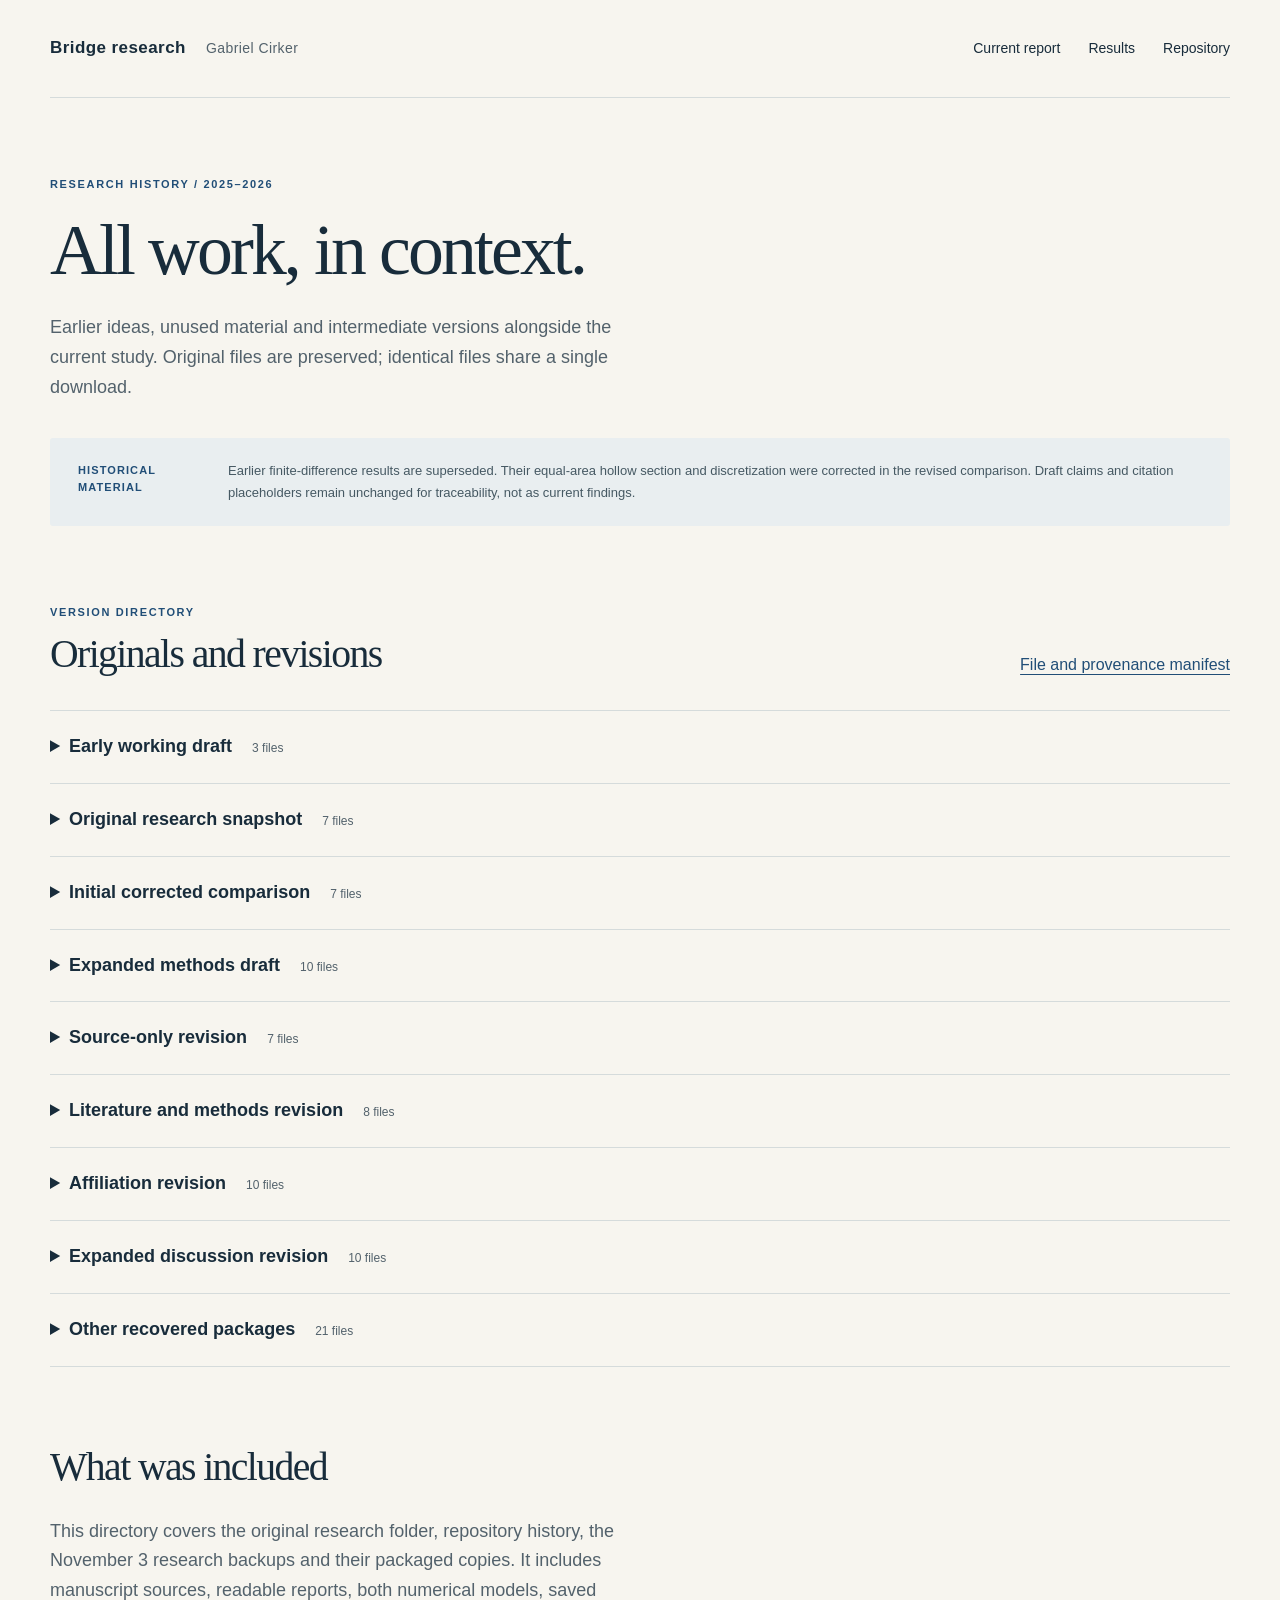
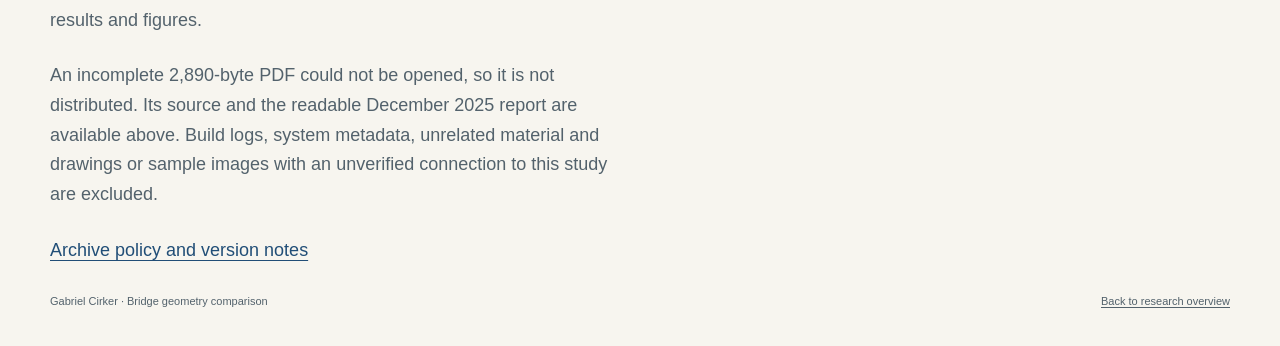
==== archive/index.html @ 5f15178a "Publish bridge research site with embedded report and versioned archive" ====
<!doctype html><html lang="en"><head><meta charset="utf-8"><meta name="viewport" content="width=device-width,initial-scale=1"><title>Research archive | Bridge geometry comparison</title><link rel="stylesheet" href="../assets/site.css"></head><body><a class="skip-link" href="#main">Skip to content</a><header class="site-header wrap"><a class="wordmark" href="../">Bridge research <span>Gabriel Cirker</span></a><nav aria-label="Main navigation"><a href="../#report">Current report</a><a href="../#results">Results</a><a href="https://github.com/gabrielcirker/bridge-research">Repository</a></nav></header><main id="main" class="wrap"><section class="section"><p class="eyebrow">Research history / 2025–2026</p><h1>All work, in context.</h1><p class="lede">Earlier ideas, unused material and intermediate versions alongside the current study. Original files are preserved; identical files share a single download.</p></section><div class="scope-note archive-notice"><span class="small-label">Historical material</span><p>Earlier finite-difference results are superseded. Their equal-area hollow section and discretization were corrected in the revised comparison. Draft claims and citation placeholders remain unchanged for traceability, not as current findings.</p></div><section class="section"><div class="section-heading"><div><p class="eyebrow">Version directory</p><h2>Originals and revisions</h2></div><a href="manifest.json">File and provenance manifest</a></div><details class="archive-group"><summary>Early working draft <span>3 files</span></summary><p>Pre-revision finite-difference code, source manuscript and figure. The incomplete local PDF is omitted; use the readable historical report below.</p><ul><li><a href="early-working-draft/bridge_model copy.py">bridge_model copy.py</a></li><li><a href="early-working-draft/bridge_paper.tex">bridge_paper.tex</a></li><li><a href="early-working-draft/deflection_plot.png">deflection_plot.png</a></li></ul></details><details class="archive-group"><summary>Original research snapshot <span>7 files</span></summary><p>December 2025 report and its associated finite-difference model, results and figure. Superseded: the equal-mass hollow geometry and beam discretization were corrected in 2026.</p><ul><li><a href="original/README.md">README.md</a></li><li><a href="early-working-draft/deflection_plot.png">figures/deflection_plot.png</a></li><li><a href="../paper/original/bridge-original.pdf">paper/Mathematical Optimization of Lightweight Bridge Structures.pdf</a></li><li><a href="../paper/original/bridge-original.tex">paper/bridge_paper.tex</a></li><li><a href="../requirements.txt">requirements.txt</a></li><li><a href="original/results/results_summary.txt">results/results_summary.txt</a></li><li><a href="early-working-draft/bridge_model copy.py">src/bridge_model.py</a></li></ul></details><details class="archive-group"><summary>Initial corrected comparison <span>7 files</span></summary><p>Two-page revision from November 3, 2026. Introduces the corrected finite-element model before the expanded methods and discussion.</p><ul><li><a href="../README.md">README.md</a></li><li><a href="../figures/deflection_plot.png">figures/deflection_plot.png</a></li><li><a href="initial-revision/paper/Mathematical Optimization of Lightweight Bridge Structures.pdf">paper/Mathematical Optimization of Lightweight Bridge Structures.pdf</a></li><li><a href="initial-revision/paper/bridge_paper.tex">paper/bridge_paper.tex</a></li><li><a href="../requirements.txt">requirements.txt</a></li><li><a href="../results/results_summary.txt">results/results_summary.txt</a></li><li><a href="../src/bridge_model.py">src/bridge_model.py</a></li></ul></details><details class="archive-group"><summary>Expanded methods draft <span>10 files</span></summary><p>Three-page intermediate revision recovered from the expanded research ZIP. Preserved as an earlier draft, not the current report.</p><ul><li><a href="../requirements.txt">requirements.txt</a></li><li><a href="../README.md">README.md</a></li><li><a href="expanded-revision/paper/Mathematical Optimization of Lightweight Bridge Structures.pdf">paper/Mathematical Optimization of Lightweight Bridge Structures.pdf</a></li><li><a href="expanded-revision/paper/bridge_paper.tex">paper/bridge_paper.tex</a></li><li><a href="../tests/test_model.py">tests/test_model.py</a></li><li><a href="../results/results_summary.txt">results/results_summary.txt</a></li><li><a href="../figures/deflection_plot.png">figures/deflection_plot.png</a></li><li><a href="../src/bridge_model.py">src/bridge_model.py</a></li><li><a href="../paper/original/bridge-original.pdf">original-paper/Mathematical Optimization of Lightweight Bridge Structures.pdf</a></li><li><a href="../paper/original/bridge-original.tex">original-paper/bridge_paper.tex</a></li></ul></details><details class="archive-group"><summary>Source-only revision <span>7 files</span></summary><p>Intermediate LaTeX source recovered from the source-revisions ZIP. No separate matching PDF was included in that package.</p><ul><li><a href="../requirements.txt">requirements.txt</a></li><li><a href="../README.md">README.md</a></li><li><a href="source-revision/paper/bridge_paper.tex">paper/bridge_paper.tex</a></li><li><a href="../tests/test_model.py">tests/test_model.py</a></li><li><a href="../results/results_summary.txt">results/results_summary.txt</a></li><li><a href="../figures/deflection_plot.png">figures/deflection_plot.png</a></li><li><a href="../src/bridge_model.py">src/bridge_model.py</a></li></ul></details><details class="archive-group"><summary>Literature and methods revision <span>8 files</span></summary><p>Three-page revision with literature, equal-mass geometry and numerical verification sections, before affiliation was added.</p><ul><li><a href="../README.md">README.md</a></li><li><a href="../figures/deflection_plot.png">figures/deflection_plot.png</a></li><li><a href="literature-revision/paper/Mathematical Optimization of Lightweight Bridge Structures.pdf">paper/Mathematical Optimization of Lightweight Bridge Structures.pdf</a></li><li><a href="literature-revision/paper/bridge_paper.tex">paper/bridge_paper.tex</a></li><li><a href="../requirements.txt">requirements.txt</a></li><li><a href="../results/results_summary.txt">results/results_summary.txt</a></li><li><a href="../src/bridge_model.py">src/bridge_model.py</a></li><li><a href="../tests/test_model.py">tests/test_model.py</a></li></ul></details><details class="archive-group"><summary>Affiliation revision <span>10 files</span></summary><p>Three-page version with University of Michigan affiliation, before the longer discussion and historical affiliation note.</p><ul><li><a href="../README.md">README.md</a></li><li><a href="../figures/deflection_plot.png">figures/deflection_plot.png</a></li><li><a href="affiliation-revision/paper/Mathematical Optimization of Lightweight Bridge Structures.pdf">paper/Mathematical Optimization of Lightweight Bridge Structures.pdf</a></li><li><a href="affiliation-revision/paper/bridge_paper.tex">paper/bridge_paper.tex</a></li><li><a href="../paper/original/bridge-original.pdf">paper/original/bridge-original.pdf</a></li><li><a href="../paper/original/bridge-original.tex">paper/original/bridge-original.tex</a></li><li><a href="../requirements.txt">requirements.txt</a></li><li><a href="../results/results_summary.txt">results/results_summary.txt</a></li><li><a href="../src/bridge_model.py">src/bridge_model.py</a></li><li><a href="../tests/test_model.py">tests/test_model.py</a></li></ul></details><details class="archive-group"><summary>Expanded discussion revision <span>10 files</span></summary><p>Four-page intermediate version before the original 2025 and revised 2026 affiliations were distinguished.</p><ul><li><a href="../README.md">README.md</a></li><li><a href="../figures/deflection_plot.png">figures/deflection_plot.png</a></li><li><a href="discussion-revision/paper/Mathematical Optimization of Lightweight Bridge Structures.pdf">paper/Mathematical Optimization of Lightweight Bridge Structures.pdf</a></li><li><a href="discussion-revision/paper/bridge_paper.tex">paper/bridge_paper.tex</a></li><li><a href="../paper/original/bridge-original.pdf">paper/original/bridge-original.pdf</a></li><li><a href="../paper/original/bridge-original.tex">paper/original/bridge-original.tex</a></li><li><a href="../requirements.txt">requirements.txt</a></li><li><a href="../results/results_summary.txt">results/results_summary.txt</a></li><li><a href="../src/bridge_model.py">src/bridge_model.py</a></li><li><a href="../tests/test_model.py">tests/test_model.py</a></li></ul></details><details class="archive-group"><summary>Other recovered packages <span>21 files</span></summary><p>Files from the personal, updated and combined research packages. Identical files point to one preserved copy rather than duplicate downloads.</p><ul><li><a href="../requirements.txt">requirements.txt</a></li><li><a href="../README.md">README.md</a></li><li><a href="initial-revision/paper/Mathematical Optimization of Lightweight Bridge Structures.pdf">paper/Mathematical Optimization of Lightweight Bridge Structures.pdf</a></li><li><a href="initial-revision/paper/bridge_paper.tex">paper/bridge_paper.tex</a></li><li><a href="../results/results_summary.txt">results/results_summary.txt</a></li><li><a href="../figures/deflection_plot.png">figures/deflection_plot.png</a></li><li><a href="../src/bridge_model.py">src/bridge_model.py</a></li><li><a href="../requirements.txt">requirements.txt</a></li><li><a href="../README.md">README.md</a></li><li><a href="source-revision/paper/bridge_paper.tex">paper/bridge_paper.tex</a></li><li><a href="../tests/test_model.py">tests/test_model.py</a></li><li><a href="../results/results_summary.txt">results/results_summary.txt</a></li><li><a href="../figures/deflection_plot.png">figures/deflection_plot.png</a></li><li><a href="../src/bridge_model.py">src/bridge_model.py</a></li><li><a href="../requirements.txt">requirements.txt</a></li><li><a href="../README.md">README.md</a></li><li><a href="initial-revision/paper/Mathematical Optimization of Lightweight Bridge Structures.pdf">paper/Mathematical Optimization of Lightweight Bridge Structures.pdf</a></li><li><a href="initial-revision/paper/bridge_paper.tex">paper/bridge_paper.tex</a></li><li><a href="../results/results_summary.txt">results/results_summary.txt</a></li><li><a href="../figures/deflection_plot.png">figures/deflection_plot.png</a></li><li><a href="../src/bridge_model.py">src/bridge_model.py</a></li></ul></details></section><section class="section"><h2>What was included</h2><p class="lede">This directory covers the original research folder, repository history, the November 3 research backups and their packaged copies. It includes manuscript sources, readable reports, both numerical models, saved results and figures.</p><p class="lede">An incomplete 2,890-byte PDF could not be opened, so it is not distributed. Its source and the readable December 2025 report are available above. Build logs, system metadata, unrelated material and drawings or sample images with an unverified connection to this study are excluded.</p><p class="lede"><a href="README.md">Archive policy and version notes</a></p></section></main><footer class="site-footer wrap"><p>Gabriel Cirker · Bridge geometry comparison</p><a href="../">Back to research overview</a></footer></body></html>
---- assets/site.css ----
:root {
  --paper: #f7f5ef;
  --ink: #182c3b;
  --muted: #53626c;
  --blue: #214e77;
  --line: #d5dbdb;
  --soft: #e9eef0;
}
* { box-sizing: border-box; }
html { scroll-behavior: smooth; scroll-padding-top: 2rem; }
body { margin: 0; background: var(--paper); color: var(--ink); font-family: -apple-system, BlinkMacSystemFont, "Segoe UI", Arial, sans-serif; font-size: 16px; line-height: 1.55; }
a { color: var(--blue); text-underline-offset: .22em; text-decoration-thickness: 1px; }
a:hover { text-decoration-thickness: 2px; }
a:focus-visible, summary:focus-visible, .report-viewer:focus-visible { outline: 3px solid #a55322; outline-offset: 5px; }
img { display: block; max-width: 100%; height: auto; }
p, h1, h2, h3, figure, dl, dd { margin: 0; }
.wrap { width: min(1180px, calc(100% - 80px)); margin-inline: auto; }
.skip-link { position: absolute; top: -80px; left: 20px; z-index: 5; background: var(--ink); color: white; padding: 12px 18px; }
.skip-link:focus { top: 12px; }
.site-header { display: flex; align-items: center; justify-content: space-between; gap: 30px; min-height: 98px; border-bottom: 1px solid var(--line); }
.wordmark { color: var(--ink); font-size: 17px; font-weight: 750; letter-spacing: .025em; text-decoration: none; white-space: nowrap; }
.wordmark span { font-weight: 400; color: var(--muted); margin-left: 15px; font-size: 14px; }
nav { display: flex; gap: 28px; flex-wrap: wrap; }
nav a { color: var(--ink); font-size: 14px; text-decoration: none; }
nav a:hover { text-decoration: underline; }
.hero { display: grid; grid-template-columns: minmax(0, 1fr) 255px; gap: 72px; padding: 82px 0 68px; align-items: center; }
.eyebrow { font-size: 11px; line-height: 1.5; letter-spacing: .15em; text-transform: uppercase; font-weight: 700; color: var(--blue); margin-bottom: 19px; }
h1, h2 { font-family: Georgia, "Times New Roman", serif; font-weight: 400; letter-spacing: -.04em; }
h1 { font-size: clamp(46px, 5.6vw, 76px); line-height: 1.06; max-width: 800px; }
.lede { color: var(--muted); font-size: 18px; max-width: 580px; line-height: 1.65; margin-top: 26px; }
.actions { display: flex; align-items: center; gap: 27px; flex-wrap: wrap; margin-top: 31px; }
.button { display: inline-flex; align-items: center; gap: 24px; text-decoration: none; font-size: 14px; font-weight: 600; padding: 13px 20px; border: 1px solid var(--blue); border-radius: 3px; }
.button.primary { background: var(--blue); color: #fff; }
.button.primary:hover { background: var(--ink); border-color: var(--ink); }
.text-link { display: inline-flex; align-items: center; gap: 15px; font-size: 14px; white-space: nowrap; }
.model-key { border-left: 1px solid var(--line); padding-left: 28px; }
.model-key .eyebrow { color: var(--muted); margin-bottom: 15px; }
.model-key dl > div { display: flex; align-items: center; gap: 22px; border-bottom: 1px solid var(--line); padding: 14px 0; }
.model-key dt { font: italic 38px/1 Georgia, serif; color: var(--blue); width: 29px; }
.model-key dd { font-size: 13px; color: var(--muted); line-height: 1.5; }
.model-foot { font-size: 12px; color: var(--muted); line-height: 1.6; padding-top: 18px; }
.model-foot span { color: var(--ink); font-family: Georgia, serif; font-style: italic; font-size: 19px; }
.scope-note { background: var(--soft); padding: 22px 28px; display: grid; grid-template-columns: 130px 1fr; gap: 20px; border-radius: 3px; }
.small-label { display: block; color: var(--blue); font-size: 11px; text-transform: uppercase; letter-spacing: .1em; font-weight: 700; }
.scope-note .small-label { padding-top: 2px; }
.scope-note p { font-size: 13px; color: #465963; line-height: 1.7; }
.section { padding-top: 78px; }
.section-heading { display: flex; justify-content: space-between; gap: 25px; align-items: end; margin-bottom: 32px; }
.section-heading .eyebrow, .report .eyebrow { margin-bottom: 12px; }
h2 { font-size: clamp(31px, 3.1vw, 43px); line-height: 1.15; }
.section-heading > .text-link { margin-bottom: 4px; }
.file-list { border-top: 1px solid var(--ink); }
.file-row { display: grid; grid-template-columns: 235px 1fr 345px; gap: 24px; align-items: start; padding: 24px 0; border-bottom: 1px solid var(--line); }
.file-label { display: flex; gap: 15px; align-items: baseline; }
.file-number { font-family: ui-monospace, SFMono-Regular, Menlo, monospace; font-size: 11px; color: #65717a; }
h3 { font-size: 15px; font-weight: 650; line-height: 1.5; }
.file-row p { color: var(--muted); font-size: 13px; line-height: 1.65; max-width: 290px; }
.file-links { display: flex; flex-wrap: wrap; gap: 7px 18px; }
.file-links a { font-size: 13px; }
.quick-start { margin-top: 23px; border: 1px solid var(--line); border-radius: 3px; }
.quick-start summary { cursor: pointer; font-weight: 600; font-size: 14px; padding: 18px 22px; }
.quick-start summary span { float: right; font-size: 12px; font-weight: 400; color: var(--muted); }
.quick-start-body { padding: 0 22px 22px; }
.quick-start-body p { color: var(--muted); font-size: 13px; }
code { font-family: ui-monospace, SFMono-Regular, Menlo, monospace; font-size: .91em; }
pre { margin: 15px 0; padding: 18px 20px; background: var(--ink); color: #f5f5ef; overflow-x: auto; border-radius: 3px; line-height: 1.8; font-size: 14px; }
.figure-grid { display: grid; grid-template-columns: 1fr 1fr; gap: 33px 28px; }
figure { min-width: 0; }
.figure-wide { grid-column: 1 / -1; }
.plot-link { display: flex; background: #fff; border: 1px solid var(--line); padding: 20px; border-radius: 3px; align-items: center; justify-content: center; height: 355px; }
.plot-link:hover { border-color: var(--blue); }
.plot-link img { width: auto; max-width: 100%; max-height: 100%; object-fit: contain; }
.figure-wide .plot-link { height: auto; padding: 27px 32px; }
.figure-wide .plot-link img { width: 100%; }
figcaption { padding-top: 17px; display: flex; justify-content: space-between; align-items: start; gap: 18px; }
figcaption .small-label { margin-bottom: 5px; }
figcaption p { margin-top: 5px; font-size: 13px; color: var(--muted); }
figcaption > a { font-size: 12px; white-space: nowrap; margin-top: 2px; }
.report { margin-top: 75px; padding: 39px 0 43px; border-top: 1px solid var(--ink); border-bottom: 1px solid var(--line); display: grid; grid-template-columns: 1fr 1fr; gap: 55px; align-items: center; }
.report h2 { font-size: 37px; }
.report-status { max-width: 400px; }
.status { display: inline-block; border: 1px solid #a7b5c0; color: var(--blue); border-radius: 99px; font-size: 11px; letter-spacing: .04em; padding: 5px 11px; margin-bottom: 15px; }
.report-status p { color: var(--muted); font-size: 14px; line-height: 1.7; }
.report-reader { grid-column: 1 / -1; min-width: 0; }
.reader-help { color: var(--muted); font-size: 13px; line-height: 1.7; margin-bottom: 16px; }
.report-viewer { display: block; width: 100%; height: 85vh; height: 85svh; min-height: 420px; max-height: 1000px; border: 1px solid var(--line); border-radius: 3px; background: #fff; }
.report-fallback { padding: 28px; color: var(--muted); }
.report-fallback p + p { margin-top: 12px; }
.site-footer { padding-block: 28px 36px; display: flex; justify-content: space-between; align-items: start; gap: 30px; font-size: 11px; color: var(--muted); }
.site-footer p span { padding: 0 7px; }
.site-footer > div { display: flex; flex-wrap: wrap; gap: 8px 19px; justify-content: end; }
.site-footer a { color: var(--muted); }
@media (max-width: 1050px) {
  .wrap { width: calc(100% - 56px); }
  .hero { grid-template-columns: minmax(0, 1fr) 210px; gap: 35px; }
  .file-row { grid-template-columns: 205px 1fr; gap: 12px 25px; }
  .file-links { grid-column: 2; }
  .file-row p { max-width: none; }
  .plot-link { height: 310px; padding: 13px; }
  .site-footer { flex-direction: column; gap: 12px; }
  .site-footer > div { justify-content: start; }
}
@media (max-width: 700px) {
  .wrap { width: calc(100% - 36px); }
  .site-header { align-items: start; flex-direction: column; justify-content: center; gap: 17px; padding: 22px 0; }
  nav { gap: 23px; }
  nav a { font-size: 13px; }
  .hero { grid-template-columns: 1fr; padding: 48px 0 34px; gap: 35px; }
  h1 { font-size: clamp(42px, 9vw, 60px); }
  .lede { font-size: 16px; margin-top: 21px; }
  .actions { gap: 23px; margin-top: 25px; }
  .model-key { border-left: 0; border-top: 1px solid var(--line); padding: 22px 0 0; }
  .model-key dl { display: grid; grid-template-columns: repeat(3, 1fr); gap: 15px; }
  .model-key dl > div { display: block; padding: 0 0 10px; border: 0; }
  .model-key dt { font-size: 31px; margin-bottom: 10px; }
  .model-key dd { font-size: 11px; }
  .model-foot { padding-top: 3px; }
  .model-foot br { display: none; }
  .model-foot span { padding-left: 8px; font-size: 16px; }
  .scope-note { grid-template-columns: 1fr; gap: 9px; padding: 20px; }
  .section { padding-top: 50px; }
  .section-heading { display: block; margin-bottom: 24px; }
  .section-heading > .text-link { margin-top: 19px; }
  .file-row { grid-template-columns: 1fr; gap: 9px; padding: 22px 0; }
  .file-row p, .file-links { grid-column: 1; margin-left: 31px; }
  .file-links { margin-top: 3px; }
  .quick-start summary { padding: 16px; }
  .quick-start summary span { display: block; float: none; margin: 4px 0 0 18px; }
  .quick-start-body { padding: 0 16px 18px; }
  .figure-grid { grid-template-columns: 1fr; gap: 30px; }
  .plot-link, .figure-wide .plot-link { height: auto; padding: 9px; }
  .plot-link img { width: 100%; }
  figcaption { gap: 10px; }
  figcaption h3 { font-size: 14px; }
  figcaption p { font-size: 12px; }
  .report { margin-top: 49px; padding: 31px 0 34px; grid-template-columns: 1fr; gap: 24px; }
  .report h2 { font-size: 33px; }
  .report-viewer { min-height: 360px; height: 75vh; height: 75svh; }
}
@media (prefers-reduced-motion: reduce) { html { scroll-behavior: auto; } }
@media print {
  body { background: white; color: black; }
  .wrap { width: 100%; }
  .site-header nav, .actions, .quick-start { display: none; }
  .hero { padding: 35px 0; }
  .section { padding-top: 30px; }
  a { color: inherit; }
  .plot-link { break-inside: avoid; }
  .report-viewer { display: none; }
}

/* Bridge research additions, retaining the companion research site's design. */
.byline{margin-top:24px;font-size:13px;color:var(--muted)}.byline span{padding:0 6px}.model-key dt{font-size:29px}.model-key dd strong{color:var(--ink)}.model-foot{font-size:11px}.report-section .lede{max-width:760px}.reader-toolbar{display:flex;align-items:center;gap:16px;flex-wrap:wrap;padding:15px 0;font-size:13px}.reader-toolbar .status{margin:0;margin-right:auto}.reader-toolbar select{padding:7px;background:white;border:1px solid var(--line);border-radius:3px;color:var(--ink);font:inherit}.report-pages{height:min(860px,82vh);min-height:430px;overflow:auto;background:#dde3e5;border:1px solid #bdc8cd;border-radius:4px;padding:20px;scrollbar-gutter:stable}.report-page{max-width:850px;margin:0 auto 22px;background:white;box-shadow:0 2px 10px #182c3b15}.report-page img{width:100%;height:auto}.report-page figcaption{font-size:12px;justify-content:center;padding:8px;color:var(--muted);border-top:1px solid var(--line)}.report-pages.large .report-page{width:1180px;max-width:none}.pdf-frame{width:100%;height:820px;border:0;background:white}.reader-note{font-size:13px;padding:12px 20px;color:var(--muted)}.result-layout{display:grid;grid-template-columns:1.2fr 1fr;gap:40px;align-items:center}.result-layout .plot-link{height:auto;padding:12px}.results-table-wrap{overflow-x:auto}table{border-collapse:collapse;width:100%;font-variant-numeric:tabular-nums;font-size:14px}caption{text-align:left;font-size:12px;color:var(--muted);padding-bottom:18px}th,td{text-align:right;padding:16px 10px;border-bottom:1px solid var(--line)}thead th{border-top:1px solid var(--ink);font-size:12px}th:first-child{text-align:left}thead span{font-weight:400;color:var(--muted)}.table-note{font-size:13px;color:var(--muted);line-height:1.7;margin-top:22px}.archive-banner{display:flex;justify-content:space-between;align-items:center;gap:32px;border-top:1px solid var(--line);margin:72px 0 28px;padding:40px 0}.archive-banner .lede{max-width:750px;font-size:16px;margin-top:18px}.archive-banner .button{flex-shrink:0}.archive-notice{margin-top:35px}.archive-group{border-top:1px solid var(--line);padding:22px 0}.archive-group:last-child{border-bottom:1px solid var(--line)}.archive-group summary{cursor:pointer;font-size:18px;font-weight:600}.archive-group summary span{font-size:12px;color:var(--muted);font-weight:400;margin-left:15px}.archive-group p{margin-top:14px;max-width:800px;color:var(--muted);font-size:14px}.archive-group ul{columns:2;column-gap:30px;padding-left:20px}.archive-group li{padding:5px 0;font-size:13px;overflow-wrap:anywhere;break-inside:avoid}.report-pages:focus-visible,select:focus-visible{outline:3px solid #a55322;outline-offset:4px}@media(max-width:850px){.result-layout{grid-template-columns:1fr;gap:28px}.archive-banner{align-items:start;flex-direction:column}.archive-group ul{columns:1}.report-pages{padding:8px;min-height:380px}.reader-toolbar{gap:12px;font-size:12px}.reader-toolbar .status{width:100%;border:none;padding:0}.pdf-frame{height:70vh}.byline{line-height:1.9}.archive-banner .button{white-space:normal}}@media print{.report-pages{height:auto;overflow:visible;padding:0;background:white;border:0}.report-page{break-inside:avoid;box-shadow:none}.reader-toolbar{display:none}.archive-banner{display:none}}

.affiliation-original{font-size:13px;color:var(--muted);margin-top:12px}.affiliation-update{font-size:11px;color:var(--muted);margin-top:3px;line-height:1.6}.affiliation-original span,.affiliation-update span{white-space:normal}
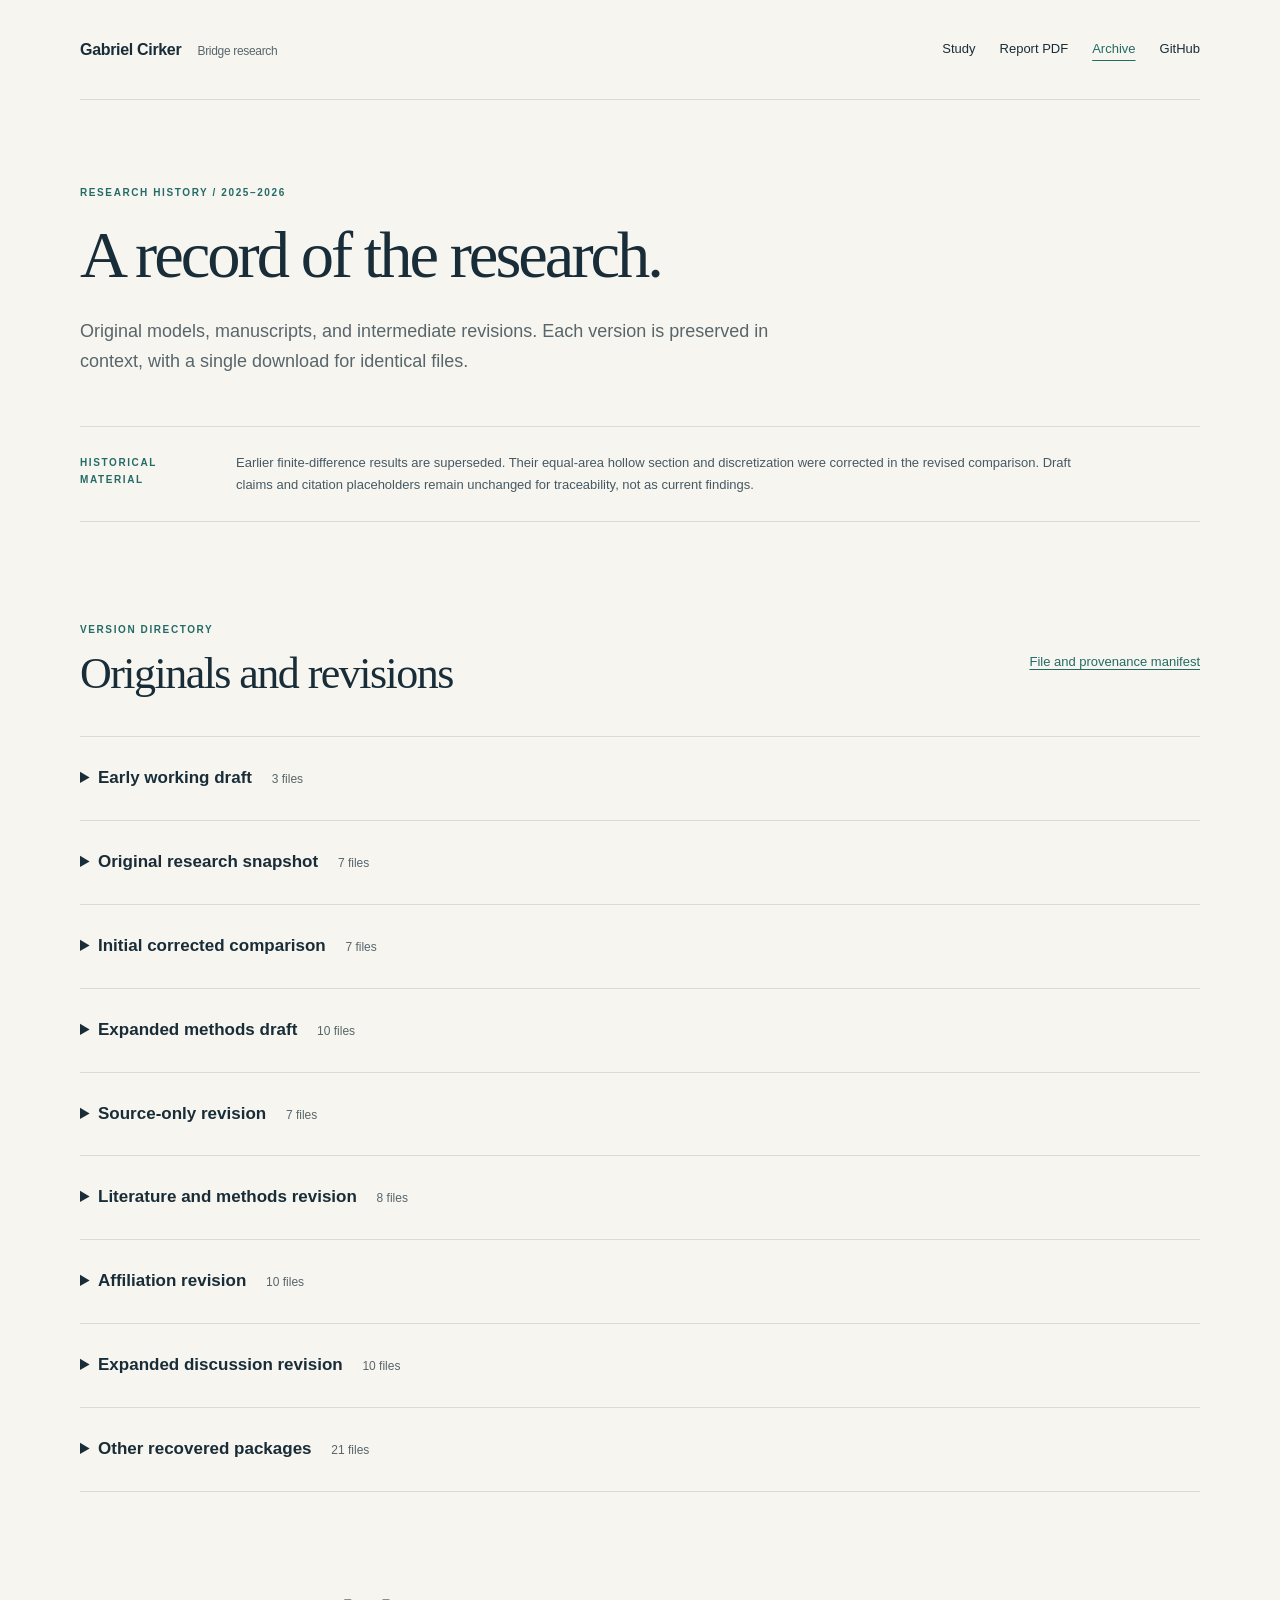
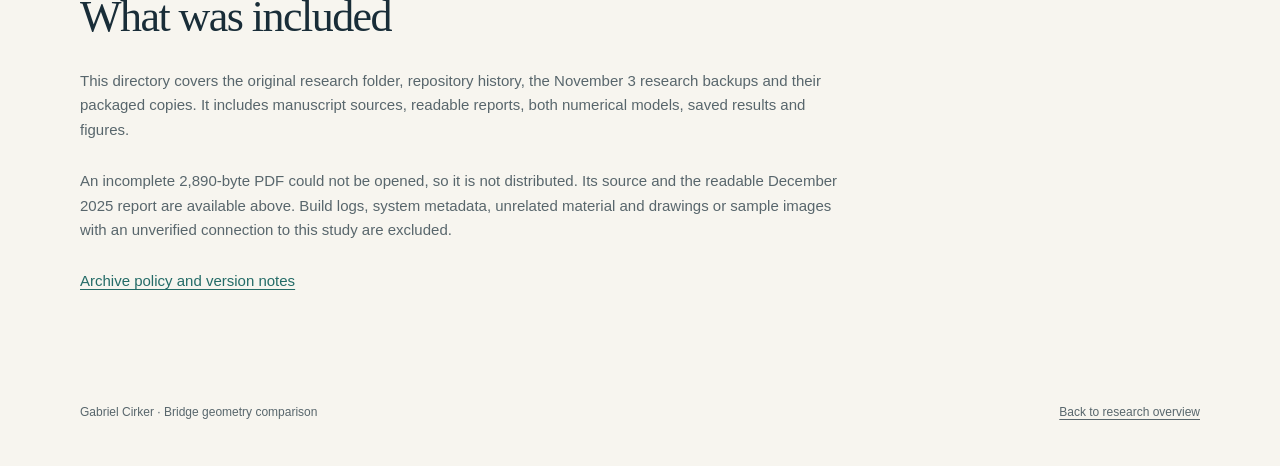
==== commit 16268a44: "Refine research presentation and use page-based navigation" ====
--- a/archive/index.html
+++ b/archive/index.html
@@ -1 +1 @@
-<!doctype html><html lang="en"><head><meta charset="utf-8"><meta name="viewport" content="width=device-width,initial-scale=1"><title>Research archive | Bridge geometry comparison</title><link rel="stylesheet" href="../assets/site.css"></head><body><a class="skip-link" href="#main">Skip to content</a><header class="site-header wrap"><a class="wordmark" href="../">Bridge research <span>Gabriel Cirker</span></a><nav aria-label="Main navigation"><a href="../#report">Current report</a><a href="../#results">Results</a><a href="https://github.com/gabrielcirker/bridge-research">Repository</a></nav></header><main id="main" class="wrap"><section class="section"><p class="eyebrow">Research history / 2025–2026</p><h1>All work, in context.</h1><p class="lede">Earlier ideas, unused material and intermediate versions alongside the current study. Original files are preserved; identical files share a single download.</p></section><div class="scope-note archive-notice"><span class="small-label">Historical material</span><p>Earlier finite-difference results are superseded. Their equal-area hollow section and discretization were corrected in the revised comparison. Draft claims and citation placeholders remain unchanged for traceability, not as current findings.</p></div><section class="section"><div class="section-heading"><div><p class="eyebrow">Version directory</p><h2>Originals and revisions</h2></div><a href="manifest.json">File and provenance manifest</a></div><details class="archive-group"><summary>Early working draft <span>3 files</span></summary><p>Pre-revision finite-difference code, source manuscript and figure. The incomplete local PDF is omitted; use the readable historical report below.</p><ul><li><a href="early-working-draft/bridge_model copy.py">bridge_model copy.py</a></li><li><a href="early-working-draft/bridge_paper.tex">bridge_paper.tex</a></li><li><a href="early-working-draft/deflection_plot.png">deflection_plot.png</a></li></ul></details><details class="archive-group"><summary>Original research snapshot <span>7 files</span></summary><p>December 2025 report and its associated finite-difference model, results and figure. Superseded: the equal-mass hollow geometry and beam discretization were corrected in 2026.</p><ul><li><a href="original/README.md">README.md</a></li><li><a href="early-working-draft/deflection_plot.png">figures/deflection_plot.png</a></li><li><a href="../paper/original/bridge-original.pdf">paper/Mathematical Optimization of Lightweight Bridge Structures.pdf</a></li><li><a href="../paper/original/bridge-original.tex">paper/bridge_paper.tex</a></li><li><a href="../requirements.txt">requirements.txt</a></li><li><a href="original/results/results_summary.txt">results/results_summary.txt</a></li><li><a href="early-working-draft/bridge_model copy.py">src/bridge_model.py</a></li></ul></details><details class="archive-group"><summary>Initial corrected comparison <span>7 files</span></summary><p>Two-page revision from November 3, 2026. Introduces the corrected finite-element model before the expanded methods and discussion.</p><ul><li><a href="../README.md">README.md</a></li><li><a href="../figures/deflection_plot.png">figures/deflection_plot.png</a></li><li><a href="initial-revision/paper/Mathematical Optimization of Lightweight Bridge Structures.pdf">paper/Mathematical Optimization of Lightweight Bridge Structures.pdf</a></li><li><a href="initial-revision/paper/bridge_paper.tex">paper/bridge_paper.tex</a></li><li><a href="../requirements.txt">requirements.txt</a></li><li><a href="../results/results_summary.txt">results/results_summary.txt</a></li><li><a href="../src/bridge_model.py">src/bridge_model.py</a></li></ul></details><details class="archive-group"><summary>Expanded methods draft <span>10 files</span></summary><p>Three-page intermediate revision recovered from the expanded research ZIP. Preserved as an earlier draft, not the current report.</p><ul><li><a href="../requirements.txt">requirements.txt</a></li><li><a href="../README.md">README.md</a></li><li><a href="expanded-revision/paper/Mathematical Optimization of Lightweight Bridge Structures.pdf">paper/Mathematical Optimization of Lightweight Bridge Structures.pdf</a></li><li><a href="expanded-revision/paper/bridge_paper.tex">paper/bridge_paper.tex</a></li><li><a href="../tests/test_model.py">tests/test_model.py</a></li><li><a href="../results/results_summary.txt">results/results_summary.txt</a></li><li><a href="../figures/deflection_plot.png">figures/deflection_plot.png</a></li><li><a href="../src/bridge_model.py">src/bridge_model.py</a></li><li><a href="../paper/original/bridge-original.pdf">original-paper/Mathematical Optimization of Lightweight Bridge Structures.pdf</a></li><li><a href="../paper/original/bridge-original.tex">original-paper/bridge_paper.tex</a></li></ul></details><details class="archive-group"><summary>Source-only revision <span>7 files</span></summary><p>Intermediate LaTeX source recovered from the source-revisions ZIP. No separate matching PDF was included in that package.</p><ul><li><a href="../requirements.txt">requirements.txt</a></li><li><a href="../README.md">README.md</a></li><li><a href="source-revision/paper/bridge_paper.tex">paper/bridge_paper.tex</a></li><li><a href="../tests/test_model.py">tests/test_model.py</a></li><li><a href="../results/results_summary.txt">results/results_summary.txt</a></li><li><a href="../figures/deflection_plot.png">figures/deflection_plot.png</a></li><li><a href="../src/bridge_model.py">src/bridge_model.py</a></li></ul></details><details class="archive-group"><summary>Literature and methods revision <span>8 files</span></summary><p>Three-page revision with literature, equal-mass geometry and numerical verification sections, before affiliation was added.</p><ul><li><a href="../README.md">README.md</a></li><li><a href="../figures/deflection_plot.png">figures/deflection_plot.png</a></li><li><a href="literature-revision/paper/Mathematical Optimization of Lightweight Bridge Structures.pdf">paper/Mathematical Optimization of Lightweight Bridge Structures.pdf</a></li><li><a href="literature-revision/paper/bridge_paper.tex">paper/bridge_paper.tex</a></li><li><a href="../requirements.txt">requirements.txt</a></li><li><a href="../results/results_summary.txt">results/results_summary.txt</a></li><li><a href="../src/bridge_model.py">src/bridge_model.py</a></li><li><a href="../tests/test_model.py">tests/test_model.py</a></li></ul></details><details class="archive-group"><summary>Affiliation revision <span>10 files</span></summary><p>Three-page version with University of Michigan affiliation, before the longer discussion and historical affiliation note.</p><ul><li><a href="../README.md">README.md</a></li><li><a href="../figures/deflection_plot.png">figures/deflection_plot.png</a></li><li><a href="affiliation-revision/paper/Mathematical Optimization of Lightweight Bridge Structures.pdf">paper/Mathematical Optimization of Lightweight Bridge Structures.pdf</a></li><li><a href="affiliation-revision/paper/bridge_paper.tex">paper/bridge_paper.tex</a></li><li><a href="../paper/original/bridge-original.pdf">paper/original/bridge-original.pdf</a></li><li><a href="../paper/original/bridge-original.tex">paper/original/bridge-original.tex</a></li><li><a href="../requirements.txt">requirements.txt</a></li><li><a href="../results/results_summary.txt">results/results_summary.txt</a></li><li><a href="../src/bridge_model.py">src/bridge_model.py</a></li><li><a href="../tests/test_model.py">tests/test_model.py</a></li></ul></details><details class="archive-group"><summary>Expanded discussion revision <span>10 files</span></summary><p>Four-page intermediate version before the original 2025 and revised 2026 affiliations were distinguished.</p><ul><li><a href="../README.md">README.md</a></li><li><a href="../figures/deflection_plot.png">figures/deflection_plot.png</a></li><li><a href="discussion-revision/paper/Mathematical Optimization of Lightweight Bridge Structures.pdf">paper/Mathematical Optimization of Lightweight Bridge Structures.pdf</a></li><li><a href="discussion-revision/paper/bridge_paper.tex">paper/bridge_paper.tex</a></li><li><a href="../paper/original/bridge-original.pdf">paper/original/bridge-original.pdf</a></li><li><a href="../paper/original/bridge-original.tex">paper/original/bridge-original.tex</a></li><li><a href="../requirements.txt">requirements.txt</a></li><li><a href="../results/results_summary.txt">results/results_summary.txt</a></li><li><a href="../src/bridge_model.py">src/bridge_model.py</a></li><li><a href="../tests/test_model.py">tests/test_model.py</a></li></ul></details><details class="archive-group"><summary>Other recovered packages <span>21 files</span></summary><p>Files from the personal, updated and combined research packages. Identical files point to one preserved copy rather than duplicate downloads.</p><ul><li><a href="../requirements.txt">requirements.txt</a></li><li><a href="../README.md">README.md</a></li><li><a href="initial-revision/paper/Mathematical Optimization of Lightweight Bridge Structures.pdf">paper/Mathematical Optimization of Lightweight Bridge Structures.pdf</a></li><li><a href="initial-revision/paper/bridge_paper.tex">paper/bridge_paper.tex</a></li><li><a href="../results/results_summary.txt">results/results_summary.txt</a></li><li><a href="../figures/deflection_plot.png">figures/deflection_plot.png</a></li><li><a href="../src/bridge_model.py">src/bridge_model.py</a></li><li><a href="../requirements.txt">requirements.txt</a></li><li><a href="../README.md">README.md</a></li><li><a href="source-revision/paper/bridge_paper.tex">paper/bridge_paper.tex</a></li><li><a href="../tests/test_model.py">tests/test_model.py</a></li><li><a href="../results/results_summary.txt">results/results_summary.txt</a></li><li><a href="../figures/deflection_plot.png">figures/deflection_plot.png</a></li><li><a href="../src/bridge_model.py">src/bridge_model.py</a></li><li><a href="../requirements.txt">requirements.txt</a></li><li><a href="../README.md">README.md</a></li><li><a href="initial-revision/paper/Mathematical Optimization of Lightweight Bridge Structures.pdf">paper/Mathematical Optimization of Lightweight Bridge Structures.pdf</a></li><li><a href="initial-revision/paper/bridge_paper.tex">paper/bridge_paper.tex</a></li><li><a href="../results/results_summary.txt">results/results_summary.txt</a></li><li><a href="../figures/deflection_plot.png">figures/deflection_plot.png</a></li><li><a href="../src/bridge_model.py">src/bridge_model.py</a></li></ul></details></section><section class="section"><h2>What was included</h2><p class="lede">This directory covers the original research folder, repository history, the November 3 research backups and their packaged copies. It includes manuscript sources, readable reports, both numerical models, saved results and figures.</p><p class="lede">An incomplete 2,890-byte PDF could not be opened, so it is not distributed. Its source and the readable December 2025 report are available above. Build logs, system metadata, unrelated material and drawings or sample images with an unverified connection to this study are excluded.</p><p class="lede"><a href="README.md">Archive policy and version notes</a></p></section></main><footer class="site-footer wrap"><p>Gabriel Cirker · Bridge geometry comparison</p><a href="../">Back to research overview</a></footer></body></html>+<!doctype html><html lang="en"><head><meta charset="utf-8"><meta name="viewport" content="width=device-width,initial-scale=1"><title>Research archive | Bridge geometry comparison</title><link rel="stylesheet" href="../assets/site.css?v=editorial-2"></head><body><a class="skip-link" href="#main">Skip to content</a><header class="site-header wrap"><a class="wordmark" href="https://gabrielcirker.github.io/">Gabriel Cirker <span>Bridge research</span></a><nav aria-label="Main navigation"><a href="../">Study</a><a href="../paper/Mathematical%20Optimization%20of%20Lightweight%20Bridge%20Structures.pdf">Report PDF</a><a href="./" aria-current="page">Archive</a><a href="https://github.com/gabrielcirker/bridge-research">GitHub</a></nav></header><main id="main" class="wrap"><section class="section archive-hero"><p class="eyebrow">Research history / 2025–2026</p><h1>A record of the research.</h1><p class="lede">Original models, manuscripts, and intermediate revisions. Each version is preserved in context, with a single download for identical files.</p></section><div class="scope-note archive-notice"><span class="small-label">Historical material</span><p>Earlier finite-difference results are superseded. Their equal-area hollow section and discretization were corrected in the revised comparison. Draft claims and citation placeholders remain unchanged for traceability, not as current findings.</p></div><section class="section"><div class="section-heading"><div><p class="eyebrow">Version directory</p><h2>Originals and revisions</h2></div><a href="manifest.json">File and provenance manifest</a></div><details class="archive-group"><summary>Early working draft <span>3 files</span></summary><p>Pre-revision finite-difference code, source manuscript and figure. The incomplete local PDF is omitted; use the readable historical report below.</p><ul><li><a href="early-working-draft/bridge_model copy.py">bridge_model copy.py</a></li><li><a href="early-working-draft/bridge_paper.tex">bridge_paper.tex</a></li><li><a href="early-working-draft/deflection_plot.png">deflection_plot.png</a></li></ul></details><details class="archive-group"><summary>Original research snapshot <span>7 files</span></summary><p>December 2025 report and its associated finite-difference model, results and figure. Superseded: the equal-mass hollow geometry and beam discretization were corrected in 2026.</p><ul><li><a href="original/README.md">README.md</a></li><li><a href="early-working-draft/deflection_plot.png">figures/deflection_plot.png</a></li><li><a href="../paper/original/bridge-original.pdf">paper/Mathematical Optimization of Lightweight Bridge Structures.pdf</a></li><li><a href="../paper/original/bridge-original.tex">paper/bridge_paper.tex</a></li><li><a href="../requirements.txt">requirements.txt</a></li><li><a href="original/results/results_summary.txt">results/results_summary.txt</a></li><li><a href="early-working-draft/bridge_model copy.py">src/bridge_model.py</a></li></ul></details><details class="archive-group"><summary>Initial corrected comparison <span>7 files</span></summary><p>Two-page revision from November 3, 2026. Introduces the corrected finite-element model before the expanded methods and discussion.</p><ul><li><a href="publication-snapshot/README.md">README.md (historical)</a></li><li><a href="../figures/deflection_plot.png">figures/deflection_plot.png</a></li><li><a href="initial-revision/paper/Mathematical Optimization of Lightweight Bridge Structures.pdf">paper/Mathematical Optimization of Lightweight Bridge Structures.pdf</a></li><li><a href="initial-revision/paper/bridge_paper.tex">paper/bridge_paper.tex</a></li><li><a href="../requirements.txt">requirements.txt</a></li><li><a href="../results/results_summary.txt">results/results_summary.txt</a></li><li><a href="../src/bridge_model.py">src/bridge_model.py</a></li></ul></details><details class="archive-group"><summary>Expanded methods draft <span>10 files</span></summary><p>Three-page intermediate revision recovered from the expanded research ZIP. Preserved as an earlier draft, not the current report.</p><ul><li><a href="../requirements.txt">requirements.txt</a></li><li><a href="publication-snapshot/README.md">README.md (historical)</a></li><li><a href="expanded-revision/paper/Mathematical Optimization of Lightweight Bridge Structures.pdf">paper/Mathematical Optimization of Lightweight Bridge Structures.pdf</a></li><li><a href="expanded-revision/paper/bridge_paper.tex">paper/bridge_paper.tex</a></li><li><a href="../tests/test_model.py">tests/test_model.py</a></li><li><a href="../results/results_summary.txt">results/results_summary.txt</a></li><li><a href="../figures/deflection_plot.png">figures/deflection_plot.png</a></li><li><a href="../src/bridge_model.py">src/bridge_model.py</a></li><li><a href="../paper/original/bridge-original.pdf">original-paper/Mathematical Optimization of Lightweight Bridge Structures.pdf</a></li><li><a href="../paper/original/bridge-original.tex">original-paper/bridge_paper.tex</a></li></ul></details><details class="archive-group"><summary>Source-only revision <span>7 files</span></summary><p>Intermediate LaTeX source recovered from the source-revisions ZIP. No separate matching PDF was included in that package.</p><ul><li><a href="../requirements.txt">requirements.txt</a></li><li><a href="publication-snapshot/README.md">README.md (historical)</a></li><li><a href="source-revision/paper/bridge_paper.tex">paper/bridge_paper.tex</a></li><li><a href="../tests/test_model.py">tests/test_model.py</a></li><li><a href="../results/results_summary.txt">results/results_summary.txt</a></li><li><a href="../figures/deflection_plot.png">figures/deflection_plot.png</a></li><li><a href="../src/bridge_model.py">src/bridge_model.py</a></li></ul></details><details class="archive-group"><summary>Literature and methods revision <span>8 files</span></summary><p>Three-page revision with literature, equal-mass geometry and numerical verification sections, before affiliation was added.</p><ul><li><a href="publication-snapshot/README.md">README.md (historical)</a></li><li><a href="../figures/deflection_plot.png">figures/deflection_plot.png</a></li><li><a href="literature-revision/paper/Mathematical Optimization of Lightweight Bridge Structures.pdf">paper/Mathematical Optimization of Lightweight Bridge Structures.pdf</a></li><li><a href="literature-revision/paper/bridge_paper.tex">paper/bridge_paper.tex</a></li><li><a href="../requirements.txt">requirements.txt</a></li><li><a href="../results/results_summary.txt">results/results_summary.txt</a></li><li><a href="../src/bridge_model.py">src/bridge_model.py</a></li><li><a href="../tests/test_model.py">tests/test_model.py</a></li></ul></details><details class="archive-group"><summary>Affiliation revision <span>10 files</span></summary><p>Three-page version with University of Michigan affiliation, before the longer discussion and historical affiliation note.</p><ul><li><a href="publication-snapshot/README.md">README.md (historical)</a></li><li><a href="../figures/deflection_plot.png">figures/deflection_plot.png</a></li><li><a href="affiliation-revision/paper/Mathematical Optimization of Lightweight Bridge Structures.pdf">paper/Mathematical Optimization of Lightweight Bridge Structures.pdf</a></li><li><a href="affiliation-revision/paper/bridge_paper.tex">paper/bridge_paper.tex</a></li><li><a href="../paper/original/bridge-original.pdf">paper/original/bridge-original.pdf</a></li><li><a href="../paper/original/bridge-original.tex">paper/original/bridge-original.tex</a></li><li><a href="../requirements.txt">requirements.txt</a></li><li><a href="../results/results_summary.txt">results/results_summary.txt</a></li><li><a href="../src/bridge_model.py">src/bridge_model.py</a></li><li><a href="../tests/test_model.py">tests/test_model.py</a></li></ul></details><details class="archive-group"><summary>Expanded discussion revision <span>10 files</span></summary><p>Four-page intermediate version before the original 2025 and revised 2026 affiliations were distinguished.</p><ul><li><a href="publication-snapshot/README.md">README.md (historical)</a></li><li><a href="../figures/deflection_plot.png">figures/deflection_plot.png</a></li><li><a href="discussion-revision/paper/Mathematical Optimization of Lightweight Bridge Structures.pdf">paper/Mathematical Optimization of Lightweight Bridge Structures.pdf</a></li><li><a href="discussion-revision/paper/bridge_paper.tex">paper/bridge_paper.tex</a></li><li><a href="../paper/original/bridge-original.pdf">paper/original/bridge-original.pdf</a></li><li><a href="../paper/original/bridge-original.tex">paper/original/bridge-original.tex</a></li><li><a href="../requirements.txt">requirements.txt</a></li><li><a href="../results/results_summary.txt">results/results_summary.txt</a></li><li><a href="../src/bridge_model.py">src/bridge_model.py</a></li><li><a href="../tests/test_model.py">tests/test_model.py</a></li></ul></details><details class="archive-group"><summary>Other recovered packages <span>21 files</span></summary><p>Files from the personal, updated and combined research packages. Identical files point to one preserved copy rather than duplicate downloads.</p><ul><li><a href="../requirements.txt">requirements.txt</a></li><li><a href="publication-snapshot/README.md">README.md (historical)</a></li><li><a href="initial-revision/paper/Mathematical Optimization of Lightweight Bridge Structures.pdf">paper/Mathematical Optimization of Lightweight Bridge Structures.pdf</a></li><li><a href="initial-revision/paper/bridge_paper.tex">paper/bridge_paper.tex</a></li><li><a href="../results/results_summary.txt">results/results_summary.txt</a></li><li><a href="../figures/deflection_plot.png">figures/deflection_plot.png</a></li><li><a href="../src/bridge_model.py">src/bridge_model.py</a></li><li><a href="../requirements.txt">requirements.txt</a></li><li><a href="publication-snapshot/README.md">README.md (historical)</a></li><li><a href="source-revision/paper/bridge_paper.tex">paper/bridge_paper.tex</a></li><li><a href="../tests/test_model.py">tests/test_model.py</a></li><li><a href="../results/results_summary.txt">results/results_summary.txt</a></li><li><a href="../figures/deflection_plot.png">figures/deflection_plot.png</a></li><li><a href="../src/bridge_model.py">src/bridge_model.py</a></li><li><a href="../requirements.txt">requirements.txt</a></li><li><a href="publication-snapshot/README.md">README.md (historical)</a></li><li><a href="initial-revision/paper/Mathematical Optimization of Lightweight Bridge Structures.pdf">paper/Mathematical Optimization of Lightweight Bridge Structures.pdf</a></li><li><a href="initial-revision/paper/bridge_paper.tex">paper/bridge_paper.tex</a></li><li><a href="../results/results_summary.txt">results/results_summary.txt</a></li><li><a href="../figures/deflection_plot.png">figures/deflection_plot.png</a></li><li><a href="../src/bridge_model.py">src/bridge_model.py</a></li></ul></details></section><section class="section archive-coverage"><h2>What was included</h2><p class="lede">This directory covers the original research folder, repository history, the November 3 research backups and their packaged copies. It includes manuscript sources, readable reports, both numerical models, saved results and figures.</p><p class="lede">An incomplete 2,890-byte PDF could not be opened, so it is not distributed. Its source and the readable December 2025 report are available above. Build logs, system metadata, unrelated material and drawings or sample images with an unverified connection to this study are excluded.</p><p class="lede"><a href="README.md">Archive policy and version notes</a></p></section></main><footer class="site-footer wrap"><p>Gabriel Cirker · Bridge geometry comparison</p><a href="../">Back to research overview</a></footer></body></html>
--- a/assets/site.css
+++ b/assets/site.css
@@ -153,3 +153,113 @@
 .byline{margin-top:24px;font-size:13px;color:var(--muted)}.byline span{padding:0 6px}.model-key dt{font-size:29px}.model-key dd strong{color:var(--ink)}.model-foot{font-size:11px}.report-section .lede{max-width:760px}.reader-toolbar{display:flex;align-items:center;gap:16px;flex-wrap:wrap;padding:15px 0;font-size:13px}.reader-toolbar .status{margin:0;margin-right:auto}.reader-toolbar select{padding:7px;background:white;border:1px solid var(--line);border-radius:3px;color:var(--ink);font:inherit}.report-pages{height:min(860px,82vh);min-height:430px;overflow:auto;background:#dde3e5;border:1px solid #bdc8cd;border-radius:4px;padding:20px;scrollbar-gutter:stable}.report-page{max-width:850px;margin:0 auto 22px;background:white;box-shadow:0 2px 10px #182c3b15}.report-page img{width:100%;height:auto}.report-page figcaption{font-size:12px;justify-content:center;padding:8px;color:var(--muted);border-top:1px solid var(--line)}.report-pages.large .report-page{width:1180px;max-width:none}.pdf-frame{width:100%;height:820px;border:0;background:white}.reader-note{font-size:13px;padding:12px 20px;color:var(--muted)}.result-layout{display:grid;grid-template-columns:1.2fr 1fr;gap:40px;align-items:center}.result-layout .plot-link{height:auto;padding:12px}.results-table-wrap{overflow-x:auto}table{border-collapse:collapse;width:100%;font-variant-numeric:tabular-nums;font-size:14px}caption{text-align:left;font-size:12px;color:var(--muted);padding-bottom:18px}th,td{text-align:right;padding:16px 10px;border-bottom:1px solid var(--line)}thead th{border-top:1px solid var(--ink);font-size:12px}th:first-child{text-align:left}thead span{font-weight:400;color:var(--muted)}.table-note{font-size:13px;color:var(--muted);line-height:1.7;margin-top:22px}.archive-banner{display:flex;justify-content:space-between;align-items:center;gap:32px;border-top:1px solid var(--line);margin:72px 0 28px;padding:40px 0}.archive-banner .lede{max-width:750px;font-size:16px;margin-top:18px}.archive-banner .button{flex-shrink:0}.archive-notice{margin-top:35px}.archive-group{border-top:1px solid var(--line);padding:22px 0}.archive-group:last-child{border-bottom:1px solid var(--line)}.archive-group summary{cursor:pointer;font-size:18px;font-weight:600}.archive-group summary span{font-size:12px;color:var(--muted);font-weight:400;margin-left:15px}.archive-group p{margin-top:14px;max-width:800px;color:var(--muted);font-size:14px}.archive-group ul{columns:2;column-gap:30px;padding-left:20px}.archive-group li{padding:5px 0;font-size:13px;overflow-wrap:anywhere;break-inside:avoid}.report-pages:focus-visible,select:focus-visible{outline:3px solid #a55322;outline-offset:4px}@media(max-width:850px){.result-layout{grid-template-columns:1fr;gap:28px}.archive-banner{align-items:start;flex-direction:column}.archive-group ul{columns:1}.report-pages{padding:8px;min-height:380px}.reader-toolbar{gap:12px;font-size:12px}.reader-toolbar .status{width:100%;border:none;padding:0}.pdf-frame{height:70vh}.byline{line-height:1.9}.archive-banner .button{white-space:normal}}@media print{.report-pages{height:auto;overflow:visible;padding:0;background:white;border:0}.report-page{break-inside:avoid;box-shadow:none}.reader-toolbar{display:none}.archive-banner{display:none}}
 
 .affiliation-original{font-size:13px;color:var(--muted);margin-top:12px}.affiliation-update{font-size:11px;color:var(--muted);margin-top:3px;line-height:1.6}.affiliation-original span,.affiliation-update span{white-space:normal}
+
+/* Shared editorial refinements for the research collection. */
+:root { --paper: #f7f5ef; --ink: #192d38; --muted: #58666c; --blue: #246b67; --line: #d7dcd5; --soft: #edf0e9; }
+body { line-height: 1.7; }
+.wrap { width: min(1120px, calc(100% - 80px)); }
+.site-header { min-height: 100px; gap: 24px; }
+.wordmark { font-size: 16px; letter-spacing: -.02em; }
+.wordmark span { font-size: 12px; margin-left: 12px; }
+nav { gap: 24px; align-items: center; }
+nav a { font-size: 13px; padding-block: 10px; }
+nav a[aria-current="page"] { color: var(--blue); text-decoration: underline; text-underline-offset: 7px; }
+h1 { font-size: clamp(44px, 5.2vw, 68px); line-height: 1.08; letter-spacing: -.045em; max-width: 760px; text-wrap: balance; }
+h2 { font-size: clamp(32px, 3.5vw, 44px); letter-spacing: -.035em; text-wrap: balance; }
+h3 { font-size: 16px; font-weight: 600; }
+.hero { padding: 90px 0 72px; grid-template-columns: minmax(0, 1fr) 270px; gap: 72px; }
+.hero .lede { font-size: 18px; margin-top: 25px; max-width: 610px; }
+.hero .byline { font-size: 13px; line-height: 1.7; margin-top: 24px; color: var(--muted); }
+.hero .byline strong { color: var(--ink); font-weight: 600; }
+.hero .actions { margin-top: 30px; }
+.eyebrow, .small-label { font-size: 10px; letter-spacing: .16em; }
+.model-key { padding: 28px 0 28px 30px; border-color: #b9cbc1; }
+.model-key dl > div { padding: 19px 0; }
+.model-key dd { font-size: 13px; }
+.model-key dt { color: var(--blue); }
+.model-key .model-foot { font-size: 12px; }
+.scope-note { background: transparent; border-top: 1px solid var(--line); border-bottom: 1px solid var(--line); padding: 25px 0; border-radius: 0; gap: 26px; }
+.scope-note p { font-size: 13px; max-width: 840px; }
+.button { min-height: 46px; padding: 12px 20px; border-radius: 2px; }
+.text-link { white-space: normal; }
+.section { padding-top: 100px; }
+.section-heading { align-items: start; margin-bottom: 36px; }
+.section-heading .lede { font-size: 16px; max-width: 650px; margin-top: 20px; }
+.section-heading > a { flex-shrink: 0; font-size: 13px; margin-top: 29px; }
+.file-list { border-color: #9cabaa; }
+.file-row { padding: 29px 0; gap: 25px; grid-template-columns: 230px minmax(0, 1fr) 300px; }
+.file-links { gap: 10px 18px; }
+.file-links a { line-height: 1.7; }
+.quick-start { border: 0; border-top: 1px solid var(--line); border-bottom: 1px solid var(--line); border-radius: 0; margin-top: 30px; }
+.quick-start summary { padding: 20px 0; }
+.quick-start-body { padding: 0 0 24px; }
+.figure-grid { gap: 45px 32px; }
+.plot-link { border: 0; border-radius: 2px; padding: 24px; background: #fff; }
+.plot-link:hover { outline: 1px solid var(--line); }
+.figure-wide .plot-link { padding: 30px; }
+figcaption { padding-top: 20px; }
+figcaption p { max-width: 640px; }
+.report { margin-top: 100px; padding: 45px 0; border-top-color: #9cabaa; gap: 32px 70px; }
+.report-status { max-width: none; }
+.report-status .actions { gap: 20px; margin-top: 20px; }
+.report-viewer { border-radius: 2px; }
+.report-section .section-heading { margin-bottom: 24px; }
+.report-pages { background: #e7e9e2; border-color: #c9d0c9; border-radius: 2px; padding: 24px; }
+.reader-toolbar { padding: 20px 0; }
+.reader-toolbar select { min-height: 42px; }
+.result-layout { gap: 48px; }
+.archive-banner { background: var(--soft); border: 0; padding: 38px; margin-top: 100px; }
+.archive-banner .lede { max-width: 680px; }
+.archive-hero { padding: 85px 0 15px; }
+.archive-hero .lede { max-width: 690px; }
+.archive-group { padding: 27px 0; }
+.archive-group summary { font-size: 17px; }
+.archive-group p { margin-top: 20px; max-width: 720px; line-height: 1.8; }
+.archive-group ul { margin-top: 22px; }
+.archive-group li { padding: 8px 0; }
+.archive-coverage { padding-bottom: 70px; }
+.archive-coverage .lede { font-size: 15px; max-width: 760px; }
+.site-footer { padding-block: 38px 44px; gap: 20px; font-size: 12px; }
+:focus-visible { outline: 3px solid #a15a2b; outline-offset: 4px; }
+@media (max-width: 1050px) {
+  .wrap { width: calc(100% - 56px); }
+  .hero { gap: 40px; grid-template-columns: minmax(0, 1fr) 225px; }
+  .file-row { grid-template-columns: 210px minmax(0, 1fr); }
+  .file-links { grid-column: 2; }
+}
+@media (max-width: 700px) {
+  .wrap { width: calc(100% - 40px); }
+  .site-header { min-height: auto; padding: 23px 0 18px; gap: 12px; }
+  .wordmark { font-size: 16px; }
+  nav { gap: 10px 23px; width: 100%; }
+  nav a { font-size: 12px; padding-block: 7px; }
+  .hero { padding: 52px 0 40px; grid-template-columns: 1fr; gap: 38px; }
+  h1 { font-size: clamp(40px, 10.4vw, 56px); }
+  .hero .lede { font-size: 16px; margin-top: 21px; }
+  .hero .byline { font-size: 12px; margin-top: 20px; }
+  .model-key { padding: 23px 0 0; }
+  .model-key dl > div { padding: 3px 0 10px; }
+  .model-key dd { font-size: 12px; }
+  .model-key .model-foot { font-size: 11px; }
+  .scope-note { gap: 10px; padding: 23px 0; }
+  .section { padding-top: 65px; }
+  .section-heading { margin-bottom: 26px; }
+  .section-heading .lede { font-size: 15px; }
+  .section-heading > a { display: inline-block; margin-top: 16px; }
+  .file-row { grid-template-columns: 1fr; gap: 11px; padding: 24px 0; }
+  .file-links { grid-column: 1; }
+  .file-row p, .file-links { margin-left: 30px; }
+  .quick-start summary { padding: 18px 0; }
+  .figure-grid { gap: 36px; }
+  .plot-link, .figure-wide .plot-link { padding: 10px; }
+  figcaption { flex-wrap: wrap; }
+  .report { margin-top: 65px; gap: 25px; padding: 32px 0; }
+  .report h2 { font-size: 33px; }
+  .report-pages { padding: 8px; }
+  .archive-banner { margin-top: 65px; padding: 26px; }
+  .archive-hero { padding: 50px 0 0; }
+  .archive-group summary { font-size: 16px; }
+  .archive-coverage { padding-bottom: 40px; }
+}
+@media (prefers-reduced-motion: reduce) { *, *::before, *::after { scroll-behavior: auto !important; transition: none !important; } }
+@media print { .archive-banner { display: none; } .hero { padding: 30px 0; } .section { padding-top: 30px; } }
